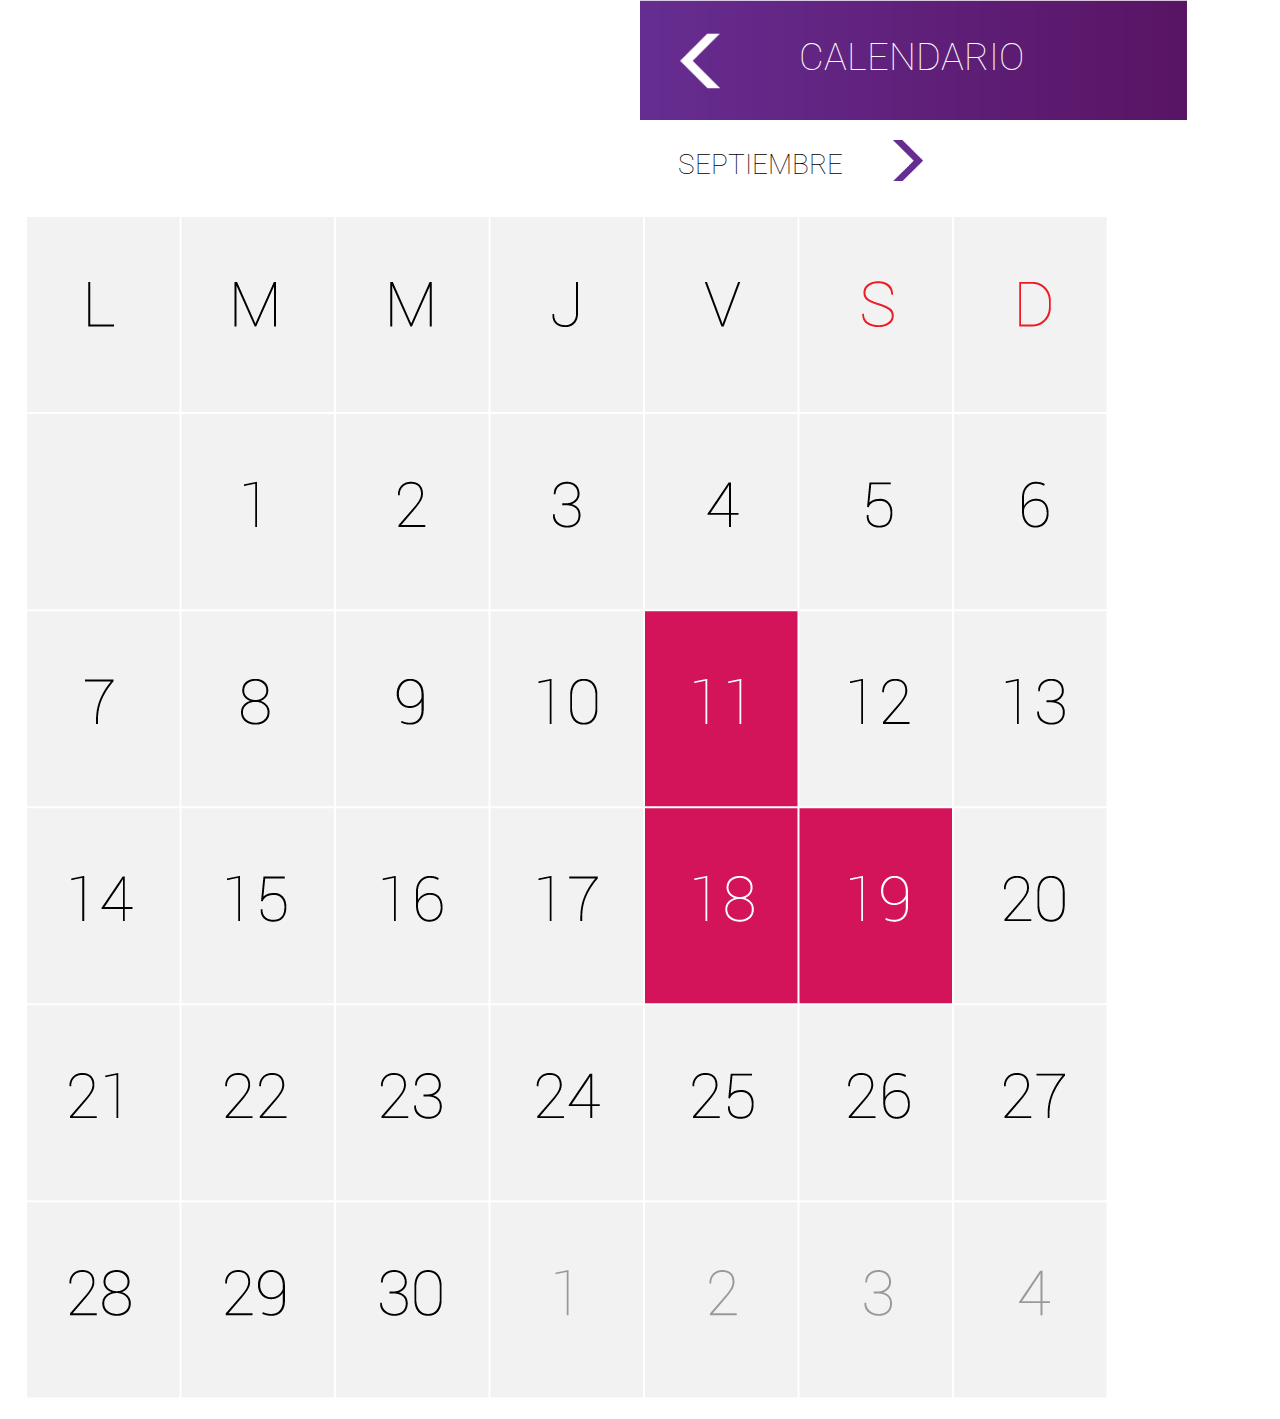
==== calendario-2.html @ 77f20d9b "primer commit" ====
<!doctype html>
<html lang="en" class="no-js">
<head>
	<meta charset="UTF-8">
	<meta name="viewport" content="width=device-width, initial-scale=1">

	<link href='http://fonts.googleapis.com/css?family=Roboto:400,100,700' rel='stylesheet' type='text/css'>
	<!-- <link rel="stylesheet" href="css/reset.css"> <!-- CSS reset -->
	<link rel="stylesheet" href="css/style.css"> <!-- Resource style -->
	<link rel="stylesheet" href="css/bootstrap.css"> 

	<!-- // <script src="js/modernizr.js"></script> <!-- Modernizr -->
	<script src="js/bootstrap.min.js"></script>
	<script src="js/jquery-2.1.1.js"></script>
	<!--<script src="js/main.js"></script>  Resource jQuery -->
	<script src="js/principal.js"></script>
  	
	<title>Intranet Los leones</title>
</head>
<body>
	<div class="content">
		<div class="row text-center">
			<a href="menu.html">
			<div class="col-sm-12 text-center header">
				<img src="img/bloque_morado.png" class="img-edit" alt="item">
			</div>
			<div class="header-text" style="top:30px;right:20%;">
				<p>CALENDARIO</p>
			</div>
			</a>
		</div>

		<div class="row">
			<a href="">
				<div class="col-xs-8">
					<p class="meses" style="">SEPTIEMBRE</p>
				</div>
				<div class="col-xs-4">
					<div><img src="img/flecha-morada.png" class="flecha" alt="item"></div>
				</div>
			</a>
		</div>
		<div class="row calendario">
			<img src="img/calendario-1.png" class="img-calendario" alt="item">
		</div>
	</div>
</body>
</html>
---- css/style.css ----
@font-face {
    font-family: 'Roboto', sans-serif;
    src:url('Roboto-Light.ttf') format('truetype'); 
    font-weight: 100;
    font-style: normal;
}
/* -------------------------------- 

Primary style

-------------------------------- */
html * {
  -webkit-font-smoothing: antialiased;
  -moz-osx-font-smoothing: grayscale;
}

*, *::after, *::before {
  -webkit-box-sizing: border-box;
  -moz-box-sizing: border-box;
  box-sizing: border-box;
}

*::after, *::before {
  content: '';
}

body {
  font-size: 100% !important;
  font-family: 'Roboto', sans-serif !important;
  /*color: #878cb0 ;*/
  background-color: #F2F2F2;
  font-weight: 100 !important;
}

a {
  color: #f58780;
  text-decoration: none;
}

img {
  max-width: 100%;
}

h1, h2 {
  color: #ffffff;
}

.content-login{
/*width: 50%;*/
padding-left: 10%;
padding-right: 10%;
font-size: 18px;
}
.content-login input{
  /*width: 1000% !important;*/
}

.menu{
  height: 145px !important;
  position: relative;
}

.content-menu{
  height: 700px !important;
}

.nexo{
  height: 70px !important;
  width: 160px  !important;
}

.img-edit{
  height: 100%;
  position: absolute;
}

.menu.logo{
  padding: 20px;
  background-color: #F2F2F2;
  height:110px !important;
}

.menu-text{
  position: absolute;
  right:15%;
  font-size: 38px;
  z-index: 2;
  color:#fff;
}

.header-text{
  position: absolute;
  right:25%;
  font-size: 38px;
  z-index: 2;
  color:#fff;
}

.header{
  position: relative;
  top: 0px !important;
  height: 120px;
}

.noticia{
  height: 145px;
  border-bottom: 2px solid #CCCCCC;
}
.noticia-1{
  height: 145px;
  color:#000 !important;
  /*border-bottom: 2px solid #CCCCCC;*/
}

.flecha{
    width: 30px;
    padding-top: 20px;
    margin-left: 20px;
}

.noticia p, .noticia-1 p {
  font-size: 28px;
  padding: 20px;
}

.parrafo{
  font-size: 14px !important;
  padding: 0px 20px !important;
}

.meses{
  float:right;
  padding-top:25px;
  padding-right:0px;
  font-size: 28px;
  color: #000;
}

.calendario{
  padding: 0px 20px;
  font-size: 20px;
  
}

.calendario div.text{
  border-left:  2px solid #CCCCCC;
}

.fecha{
  color:#C1272D;
}

.text p{
  margin-bottom: 25px;
}


.enviar{
  background: url(../img/entrar.png) no-repeat;
  background-size: 85px;
  width: 90px;
  height: 20px;
  border:none;
}

.contact-select{
  height:35px; 
  width:98%;
  background-color: #fff;
  font-weight: 100;
  border:none;
}

.img-calendario{
  padding: 20px;
}
/* -------------------------------- 

Modules - reusable parts of our design

-------------------------------- */
.btn {
  display: inline-block;
  text-align: center;
  text-transform: uppercase;
  font-weight: bold;
  font-size: 12px;
  font-size: 0.75rem;
  color: #ffffff;
  background-color: #696f9b;
  box-shadow: 0 1px 6px rgba(0, 0, 0, 0.1), inset 0 1px 0 rgba(255, 255, 255, 0.2);
  -webkit-transition: background-color 0.2s;
  -moz-transition: background-color 0.2s;
  transition: background-color 0.2s;
}
.no-touch .btn:hover {
  background-color: #787ea5;
}
.btn.salmon {
  background-color: #f58780;
}
.no-touch .btn.salmon:hover {
  background-color: #f79d98;
}
@media only screen and (min-width: 1070px) {
  .btn {
    font-size: 14px;
    font-size: 0.875rem;
    letter-spacing: 2px;
  }
}

/* -------------------------------- 

Main components 

-------------------------------- */
html, body {
  /* important for .cd-main-content 100% height to work */
  height: 100%;
}

.cd-header {
  position: fixed;
  top: 0;
  left: 0;
  z-index: 3;
  width: 100%;
  height: 50px;
  background-color: #2b2d40;
  overflow: hidden;
  /* Force Hardware Acceleration in WebKit */
  -webkit-transform: translateZ(0);
  -moz-transform: translateZ(0);
  -ms-transform: translateZ(0);
  -o-transform: translateZ(0);
  transform: translateZ(0);
  -webkit-backface-visibility: hidden;
  backface-visibility: hidden;
  -webkit-transform: translateY(-100%);
  -moz-transform: translateY(-100%);
  -ms-transform: translateY(-100%);
  -o-transform: translateY(-100%);
  transform: translateY(-100%);
  -webkit-transition: -webkit-transform 0.3s;
  -moz-transition: -moz-transform 0.3s;
  transition: transform 0.3s;
}
.cd-header:after {
  content: "";
  display: table;
  clear: both;
}
.cd-header #cd-logo {
  float: left;
  margin: 18px 0 0 5%;
}
.cd-header #cd-logo img {
  display: block;
  width: 60px;
  height: 18px;
}
.cd-header #cd-action {
  display: inline-block;
  float: right;
  margin: 10px 5% 0 0;
}
.cd-header .btn {
  height: 30px;
  line-height: 30px;
  padding: 0 2em;
}
.cd-header.slide-down {
  -webkit-transform: translateY(0);
  -moz-transform: translateY(0);
  -ms-transform: translateY(0);
  -o-transform: translateY(0);
  transform: translateY(0);
}

@media only screen and (min-width: 1070px) {
  .cd-header {
    height: 90px;
    background-color: transparent;
  }
  .cd-header #cd-logo {
    margin-top: 32px;
    font-size: 28px;
    font-size: 1.75rem;
  }
  .cd-header #cd-logo img {
    width: 80px;
    height: 25px;
  }
  .cd-header #cd-action {
    margin: 20px 5% 0 0;
  }
  .cd-header .btn {
    height: 50px;
    line-height: 50px;
  }
}

.cd-main-content {
  overflow: hidden;
  max-width: 1440px;
  margin: 0 auto;
}
@media only screen and (min-width: 1070px) {
  .cd-main-content {
    position: relative;
    height: 100%;
    min-height: 500px;
    padding: 0 10%;
  }
}

.cd-product-intro {
  padding: 50px 5%;
  text-align: center;
}
.cd-product-intro h1 {
  margin-bottom: 10px;
  font-weight: 100;
  font-size: 25px;
  font-size: 1.5625rem;
  font-weight: 700;
  line-height: 1.2;
}
.cd-product-intro p {
  padding: 0 0 20px;
  font-size: 14px;
  font-size: 0.875rem;
  line-height: 1.8;
  max-width: 560px;
  margin: 0 auto;
}
.cd-product-intro .cd-triggers:after {
  content: "";
  display: table;
  clear: both;
}
.cd-product-intro .btn {
  width: 120px;
  height: 40px;
  line-height: 40px;
  margin-right: 8px;
}
@media only screen and (min-width: 480px) {
  .cd-product-intro {
    padding: 50px 10%;
  }
}
@media only screen and (min-width: 850px) {
  .cd-product-intro {
    padding: 50px 15%;
  }
}
@media only screen and (min-width: 1070px) {
  .cd-product-intro {
    /* Force Hardware Acceleration in WebKit */
    -webkit-transform: translateZ(0);
    -moz-transform: translateZ(0);
    -ms-transform: translateZ(0);
    -o-transform: translateZ(0);
    transform: translateZ(0);
    -webkit-backface-visibility: hidden;
    backface-visibility: hidden;
    position: absolute;
    top: 50%;
    -webkit-transform: translateY(-50%);
    -moz-transform: translateY(-50%);
    -ms-transform: translateY(-50%);
    -o-transform: translateY(-50%);
    transform: translateY(-50%);
    left: 10%;
    width: 50%;
    padding: 0;
    text-align: left;
    -webkit-transition: -webkit-transform 0.3s, opacity 0.3s;
    -moz-transition: -moz-transform 0.3s 0s, opacity 0.3s;
    transition: transform 0.3s, opacity 0.3s;
  }
  .is-product-tour .cd-product-intro {
    opacity: 0;
    -webkit-transform: translateY(-50%) translateX(-50%);
    -moz-transform: translateY(-50%) translateX(-50%);
    -ms-transform: translateY(-50%) translateX(-50%);
    -o-transform: translateY(-50%) translateX(-50%);
    transform: translateY(-50%) translateX(-50%);
  }
  .cd-product-intro h1 {
    font-size: 50px;
    font-size: 3.125rem;
  }
  .cd-product-intro p {
    font-size: 16px;
    font-size: 1rem;
    padding: 10px 0 44px;
    margin: 0;
  }
  .cd-product-intro .btn {
    margin-right: 15px;
    width: 190px;
    height: 60px;
    line-height: 60px;
  }
}

#cd-product-tour {
  position: relative;
}
@media only screen and (min-width: 1070px) {
  #cd-product-tour {
    width: 100%;
    max-width: 850px;
    margin: 0 auto;
    height: 500px;
    top: 50%;
    left: 0;
    -webkit-transform: translateZ(0);
    -moz-transform: translateZ(0);
    -ms-transform: translateZ(0);
    -o-transform: translateZ(0);
    transform: translateZ(0);
    -webkit-transform: translateY(-50%) translateX(75%);
    -moz-transform: translateY(-50%) translateX(75%);
    -ms-transform: translateY(-50%) translateX(75%);
    -o-transform: translateY(-50%) translateX(75%);
    transform: translateY(-50%) translateX(75%);
    -webkit-transition: -webkit-transform 0.3s;
    -moz-transition: -moz-transform 0.3s;
    transition: transform 0.3s;
  }
  .is-product-tour #cd-product-tour {
    -webkit-transform: translateY(-50%) translateX(0);
    -moz-transform: translateY(-50%) translateX(0);
    -ms-transform: translateY(-50%) translateX(0);
    -o-transform: translateY(-50%) translateX(0);
    transform: translateY(-50%) translateX(0);
  }
  #cd-product-tour > ul {
    height: 100%;
    width: 100%;
  }
}

.cd-single-item {
  /* product tour - single list item */
  padding: 50px 5% 120px;
  width: 100%;
  text-align: center;
  border-top: 1px solid #494e6e;
}
.cd-single-item h2 {
  margin-bottom: 15px;
  font-size: 22px;
  font-size: 1.375rem;
}
.cd-single-item p {
  padding: 10px 0 50px;
  font-size: 14px;
  font-size: 0.875rem;
  line-height: 1.6;
}
@media only screen and (min-width: 480px) {
  .cd-single-item {
    padding: 50px 10% 120px;
  }
}
@media only screen and (min-width: 850px) {
  .cd-single-item {
    padding: 50px 15% 120px;
  }
  .cd-single-item:after {
    content: "";
    display: table;
    clear: both;
  }
  .cd-single-item .cd-caption {
    width: 50%;
    float: left;
    margin-top: 180px;
  }
  .cd-single-item:nth-child(2n) .cd-caption {
    float: right;
  }
}
@media only screen and (min-width: 1070px) {
  .cd-single-item {
    position: absolute;
    top: 50%;
    -webkit-transform: translateY(-50%);
    -moz-transform: translateY(-50%);
    -ms-transform: translateY(-50%);
    -o-transform: translateY(-50%);
    transform: translateY(-50%);
    left: 0;
    text-align: left;
    border-top: none;
    padding: 0;
    visibility: visible;
  }
  .cd-single-item.cd-not-visible {
    /*need to create a specific class to change visibility value due to a Firefox bug*/
    /*CSS transition/animation fails when parent element changes visibility attribute*/
    visibility: hidden;
  }
  .cd-single-item h2 {
    font-size: 48px;
    font-size: 3rem;
    font-weight: 300;
  }
  .cd-single-item p {
    font-size: 16px;
    font-size: 1rem;
    line-height: 1.5;
    max-width: 600px;
  }
  .cd-single-item .cd-caption {
    width: 60%;
    float: right;
    margin: 80px 0 0 5%;
    opacity: 0;
    -webkit-transform: translateZ(0);
    -moz-transform: translateZ(0);
    -ms-transform: translateZ(0);
    -o-transform: translateZ(0);
    transform: translateZ(0);
    -webkit-transition: -webkit-transform 0.3s, opacity 0.3s;
    -moz-transition: -moz-transform 0.3s 0s, opacity 0.3s;
    transition: transform 0.3s, opacity 0.3s;
  }
  .is-product-tour .cd-single-item.cd-active .cd-caption {
    opacity: 1;
  }
  .cd-single-item.cd-move-right .cd-caption {
    -webkit-transform: translateX(100px);
    -moz-transform: translateX(100px);
    -ms-transform: translateX(100px);
    -o-transform: translateX(100px);
    transform: translateX(100px);
  }
}

.cd-image-container {
  /*wrapper for image (and video - desktop only)*/
  max-width: 226px;
  margin: 0 auto;
  padding-top: 50px;
}
.cd-image-container > div {
  position: relative;
}
.cd-image-container img {
  display: block;
}
.cd-image-container video {
  display: none;
}
@media only screen and (min-width: 850px) {
  .cd-image-container {
    float: right;
  }
  .cd-single-item:nth-child(2n) .cd-image-container {
    float: left;
  }
}
@media only screen and (min-width: 1070px) {
  .cd-image-container {
    height: 402px;
    width: 35%;
    float: left;
    max-width: none;
    padding-top: 0;
  }
  .cd-image-container > div {
    display: inline-block;
    max-width: 100%;
    max-height: 100%;
  }
  .cd-image-container img {
    height: 402px;
    -webkit-transition: -webkit-transform 0.3s;
    -moz-transition: -moz-transform 0.3s;
    transition: transform 0.3s;
    -webkit-transform: translateZ(0);
    -moz-transform: translateZ(0);
    -ms-transform: translateZ(0);
    -o-transform: translateZ(0);
    transform: translateZ(0);
  }
  .cd-image-container video {
    /*not inserted in html - will be loaded through jQuery*/
    display: block;
    position: absolute;
    width: 402px;
    left: 50%;
    top: 50%;
    bottom: auto;
    right: auto;
    z-index: 1;
    -webkit-transition: -webkit-transform 0.3s;
    -moz-transition: -moz-transform 0.3s;
    transition: transform 0.3s;
    -webkit-transform: translateZ(0);
    -moz-transform: translateZ(0);
    -ms-transform: translateZ(0);
    -o-transform: translateZ(0);
    transform: translateZ(0);
    -webkit-transform: translateX(-50%) translateY(-50%) rotate(-90deg);
    -moz-transform: translateX(-50%) translateY(-50%) rotate(-90deg);
    -ms-transform: translateX(-50%) translateY(-50%) rotate(-90deg);
    -o-transform: translateX(-50%) translateY(-50%) rotate(-90deg);
    transform: translateX(-50%) translateY(-50%) rotate(-90deg);
  }
  .cd-move-right .cd-image-container img {
    -webkit-transform: translateX(100%);
    -moz-transform: translateX(100%);
    -ms-transform: translateX(100%);
    -o-transform: translateX(100%);
    transform: translateX(100%);
  }
  .cd-move-right .cd-image-container video {
    -webkit-transform: translateX(50%) translateY(-50%) rotate(-90deg);
    -moz-transform: translateX(50%) translateY(-50%) rotate(-90deg);
    -ms-transform: translateX(50%) translateY(-50%) rotate(-90deg);
    -o-transform: translateX(50%) translateY(-50%) rotate(-90deg);
    transform: translateX(50%) translateY(-50%) rotate(-90deg);
  }
}

.cd-phone-frame {
  /* Phone in CSS */
  -webkit-box-sizing: content-box;
  -moz-box-sizing: content-box;
  box-sizing: content-box;
  position: absolute;
  top: -45px;
  left: -10px;
  width: 100%;
  height: 100%;
  border-color: #2f3246;
  border-style: solid;
  border-width: 45px 10px;
  border-radius: 2.5em;
  -webkit-backface-visibility: hidden;
  backface-visibility: hidden;
}
.cd-phone-frame::after, .cd-phone-frame::before {
  /*these are the iPhone circle elements*/
  position: absolute;
  left: 50%;
  right: auto;
  -webkit-transform: translateX(-50%);
  -moz-transform: translateX(-50%);
  -ms-transform: translateX(-50%);
  -o-transform: translateX(-50%);
  transform: translateX(-50%);
  -webkit-backface-visibility: hidden;
  backface-visibility: hidden;
  background-color: #202331;
  border-radius: 50%;
}
.cd-phone-frame::before {
  height: 11px;
  width: 11px;
  top: -28px;
}
.cd-phone-frame::after {
  height: 31px;
  width: 31px;
  bottom: -38px;
}

.cd-image-wrapper {
  position: relative;
  overflow: hidden;
  z-index: 2;
}

.cd-slider-nav {
  /* product discover slider navigation */
  display: none;
  position: fixed;
  bottom: 0;
  left: 0;
  z-index: 1;
  width: 100%;
  height: 80px;
}
.cd-slider-nav:after {
  content: "";
  display: table;
  clear: both;
}
.cd-slider-nav a {
  position: relative;
  display: block;
  height: 100%;
  width: 50%;
  float: left;
  overflow: hidden;
  text-indent: 100%;
  white-space: nowrap;
  color: transparent;
  background: #353850;
}
.no-touch .cd-slider-nav a:hover {
  background: #2f3246;
}
.cd-slider-nav a::before {
  /*this is the bacgrounf arrow - we have been used a before element to change the opacity on hover*/
  position: absolute;
  left: 50%;
  top: 50%;
  bottom: auto;
  right: auto;
  -webkit-transform: translateX(-50%) translateY(-50%);
  -moz-transform: translateX(-50%) translateY(-50%);
  -ms-transform: translateX(-50%) translateY(-50%);
  -o-transform: translateX(-50%) translateY(-50%);
  transform: translateX(-50%) translateY(-50%);
  width: 24px;
  height: 16px;
  opacity: .2;
  background: url(../img/cd-arrow.svg) no-repeat center center;
  -webkit-backface-visibility: hidden;
  backface-visibility: hidden;
  -webkit-transition: opacity 0.2s;
  -moz-transition: opacity 0.2s;
  transition: opacity 0.2s;
}
.no-touch .cd-slider-nav a:hover::before {
  opacity: 1;
}
.cd-slider-nav .cd-next {
  border-left: 1px solid #3f435f;
}
.cd-slider-nav .cd-next::before {
  -webkit-transform: translateX(-50%) translateY(-50%) rotate(180deg);
  -moz-transform: translateX(-50%) translateY(-50%) rotate(180deg);
  -ms-transform: translateX(-50%) translateY(-50%) rotate(180deg);
  -o-transform: translateX(-50%) translateY(-50%) rotate(180deg);
  transform: translateX(-50%) translateY(-50%) rotate(180deg);
}
@media only screen and (min-width: 1070px) {
  .cd-slider-nav {
    display: block;
  }
  .cd-slider-nav a {
    visibility: hidden;
    opacity: 0;
    -webkit-transition: opacity 0.3s 0s, visibility 0s 0.3s, background 0.2s;
    -moz-transition: opacity 0.3s 0s, visibility 0s 0.3s, background 0.2s;
    transition: opacity 0.3s 0s, visibility 0s 0.3s, background 0.2s;
  }
  .is-product-tour .cd-slider-nav a {
    visibility: visible;
    opacity: 1;
    -webkit-transition: opacity 0.3s 0s, visibility 0s 0s, background 0.2s;
    -moz-transition: opacity 0.3s 0s, visibility 0s 0s, background 0.2s;
    transition: opacity 0.3s 0s, visibility 0s 0s, background 0.2s;
  }
  .is-product-tour .cd-slider-nav a.cd-inactive {
    visibility: hidden;
    opacity: 0;
    -webkit-transition: opacity 0.3s 0s, visibility 0s 0.3s, background 0.2s;
    -moz-transition: opacity 0.3s 0s, visibility 0s 0.3s, background 0.2s;
    transition: opacity 0.3s 0s, visibility 0s 0.3s, background 0.2s;
  }
}

.cd-loader {
  /*top loading bar*/
  position: fixed;
  top: 0;
  left: 0;
  height: 3px;
  width: 0;
  background-color: #f58780;
  display: none;
}
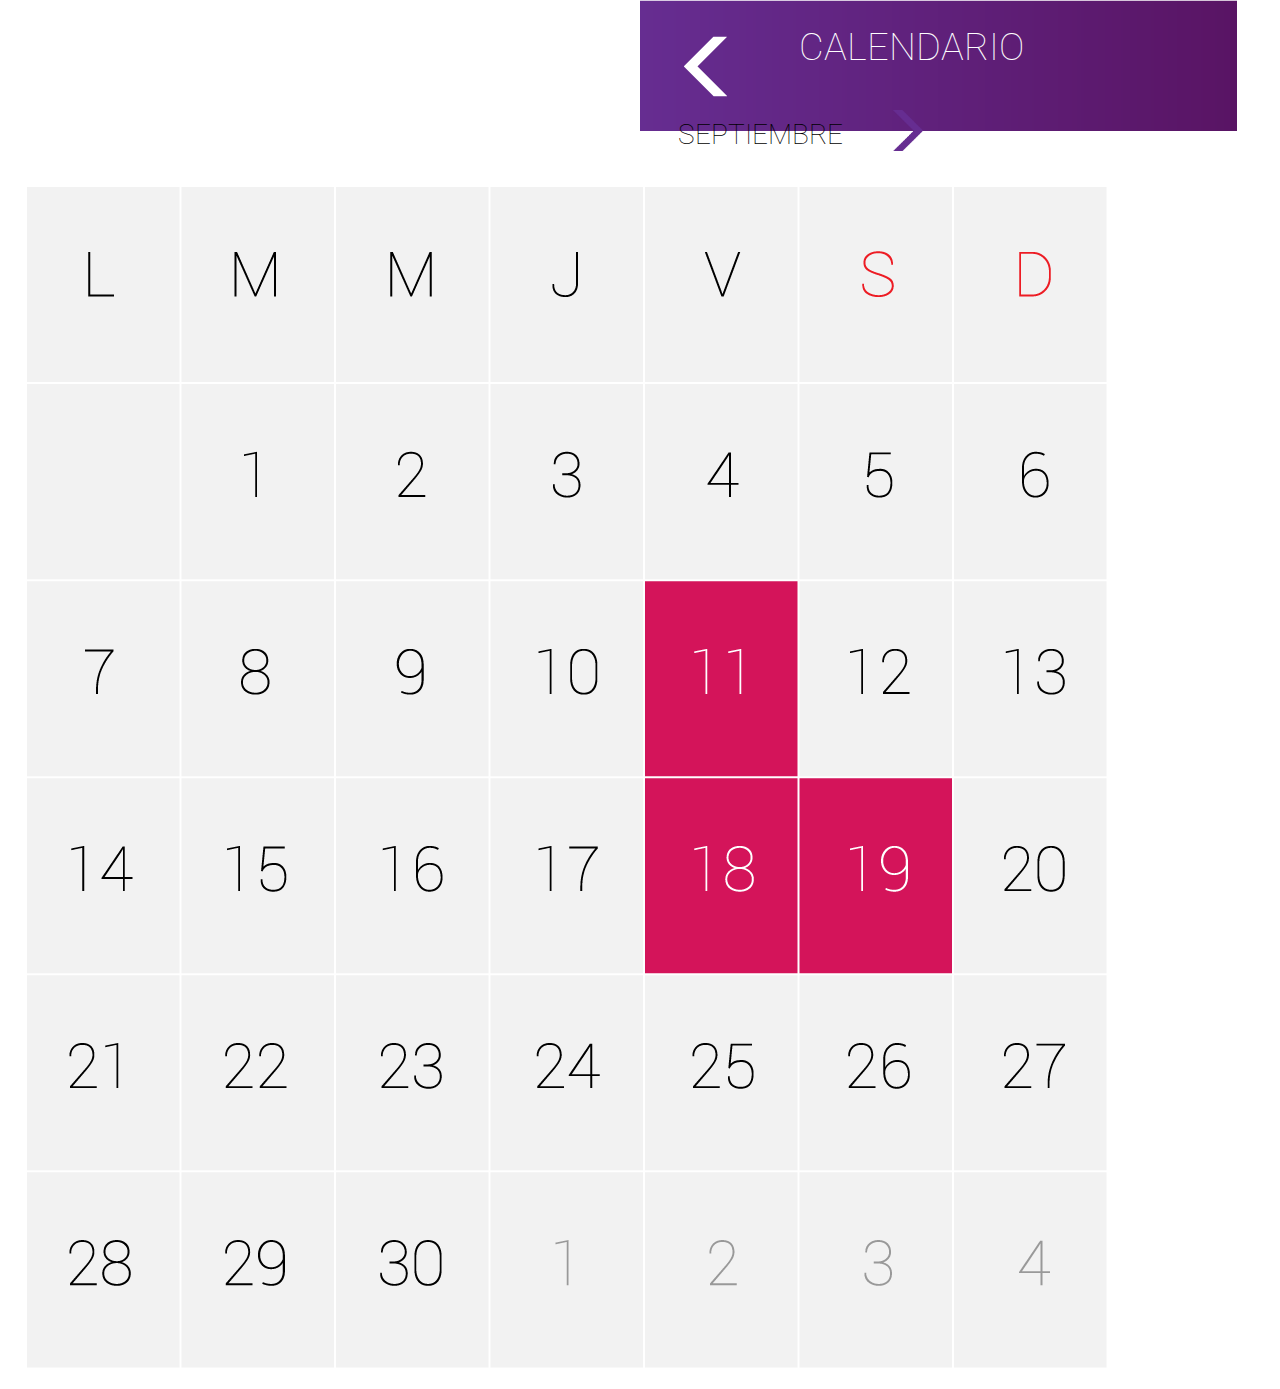
==== commit ce9c0d1a: "logo y transicion" ====
--- a/calendario-2.html
+++ b/calendario-2.html
@@ -3,7 +3,7 @@
 <head>
 	<meta charset="UTF-8">
 	<meta name="viewport" content="width=device-width, initial-scale=1">
-
+	<icon src="img/logo.png" />
 	<link href='http://fonts.googleapis.com/css?family=Roboto:400,100,700' rel='stylesheet' type='text/css'>
 	<!-- <link rel="stylesheet" href="css/reset.css"> <!-- CSS reset -->
 	<link rel="stylesheet" href="css/style.css"> <!-- Resource style -->
@@ -24,7 +24,7 @@
 			<div class="col-sm-12 text-center header">
 				<img src="img/bloque_morado.png" class="img-edit" alt="item">
 			</div>
-			<div class="header-text" style="top:30px;right:20%;">
+			<div class="header-text" style="top:20px;right:20%;">
 				<p>CALENDARIO</p>
 			</div>
 			</a>
--- a/css/style.css
+++ b/css/style.css
@@ -56,28 +56,30 @@
 }
 
 .menu{
-  height: 145px !important;
+  height: 131px !important;
   position: relative;
 }
 
 .content-menu{
-  height: 700px !important;
+    height: auto;
+    width: 359px;
+    margin-left: 10px;
 }
 
 .nexo{
-  height: 70px !important;
-  width: 160px  !important;
+  /*height: 70px !important;*/
+  width: 115px !important;
 }
 
 .img-edit{
-  height: 100%;
+  /*height: 100%;*/
   position: absolute;
 }
 
 .menu.logo{
-  padding: 20px;
-  background-color: #F2F2F2;
-  height:110px !important;
+    padding: 22px;
+    background-color: #F2F2F2;
+    height: 100px !important;
 }
 
 .menu-text{
@@ -99,7 +101,7 @@
 .header{
   position: relative;
   top: 0px !important;
-  height: 120px;
+  height: 90px;
 }
 
 .noticia{
@@ -156,12 +158,33 @@
 
 
 .enviar{
+  background: url(../img/enviar.png) no-repeat;
+  background-size: 85px;
+  width: 90px;
+  height: 20px;
+  border:none;
+}
+
+.entrar{
   background: url(../img/entrar.png) no-repeat;
   background-size: 85px;
   width: 90px;
   height: 20px;
   border:none;
 }
+
+.submit-btn{
+    margin-top: 65px;
+    margin-left: 70px !important;
+}
+
+/*.enviar{
+  background: url(../img/enviar.png) no-repeat;
+  background-size: 85px;
+  width: 90px;
+  height: 20px;
+  border:none;
+}*/
 
 .contact-select{
   height:35px; 
@@ -174,6 +197,88 @@
 .img-calendario{
   padding: 20px;
 }
+
+.contacto-2, .perfil{
+  font-size: 24px; 
+  padding-top:40px;
+/*  padding-left:40px;
+  padding-right:40px;*/
+  width: 280px;
+  height: 450px;
+  color: #D4145A;
+}
+
+.contacto-2 img{
+    position: absolute;
+    width: 130px;
+    bottom: 15px !important;
+    left: 33%;
+}
+
+.contacto-2 p, .perfil p{
+  color:#000;
+}
+
+.perfil img{
+    width: 130px;
+    bottom: 15px !important;
+    left: 33%;
+}
+
+.perfil{
+  padding-top: 0px;
+}
+
+/*div.upload {
+position: relative;
+width: 80px;
+height: 24px;
+overflow:hidden;
+clip:rect(0px, 80px, 24px, 0px );
+}
+ 
+div.upload input {
+position: absolute;
+left: auto;
+right: 0px;
+top: 0px;
+margin:0;
+padding:0;
+filter: Alpha(Opacity=0);
+-moz-opacity: 0;
+opacity: 0;
+}
+
+.image-upload > input
+{
+    display: none;
+}
+
+img.change-image{
+    width: 40px;
+    height: 40px;
+}
+
+
+div.image-upload{
+    position: absolute;
+    right:20px;
+    top: 20px;
+    z-index: 100000;
+}*/
+
+.image-upload > input
+{
+    display: none !important;
+}
+
+.logo-flecha{
+    position: absolute !important;
+    z-index: 1 !important;
+    width: 61px;
+    padding-top: 15px;
+}
+
 /* -------------------------------- 
 
 Modules - reusable parts of our design
